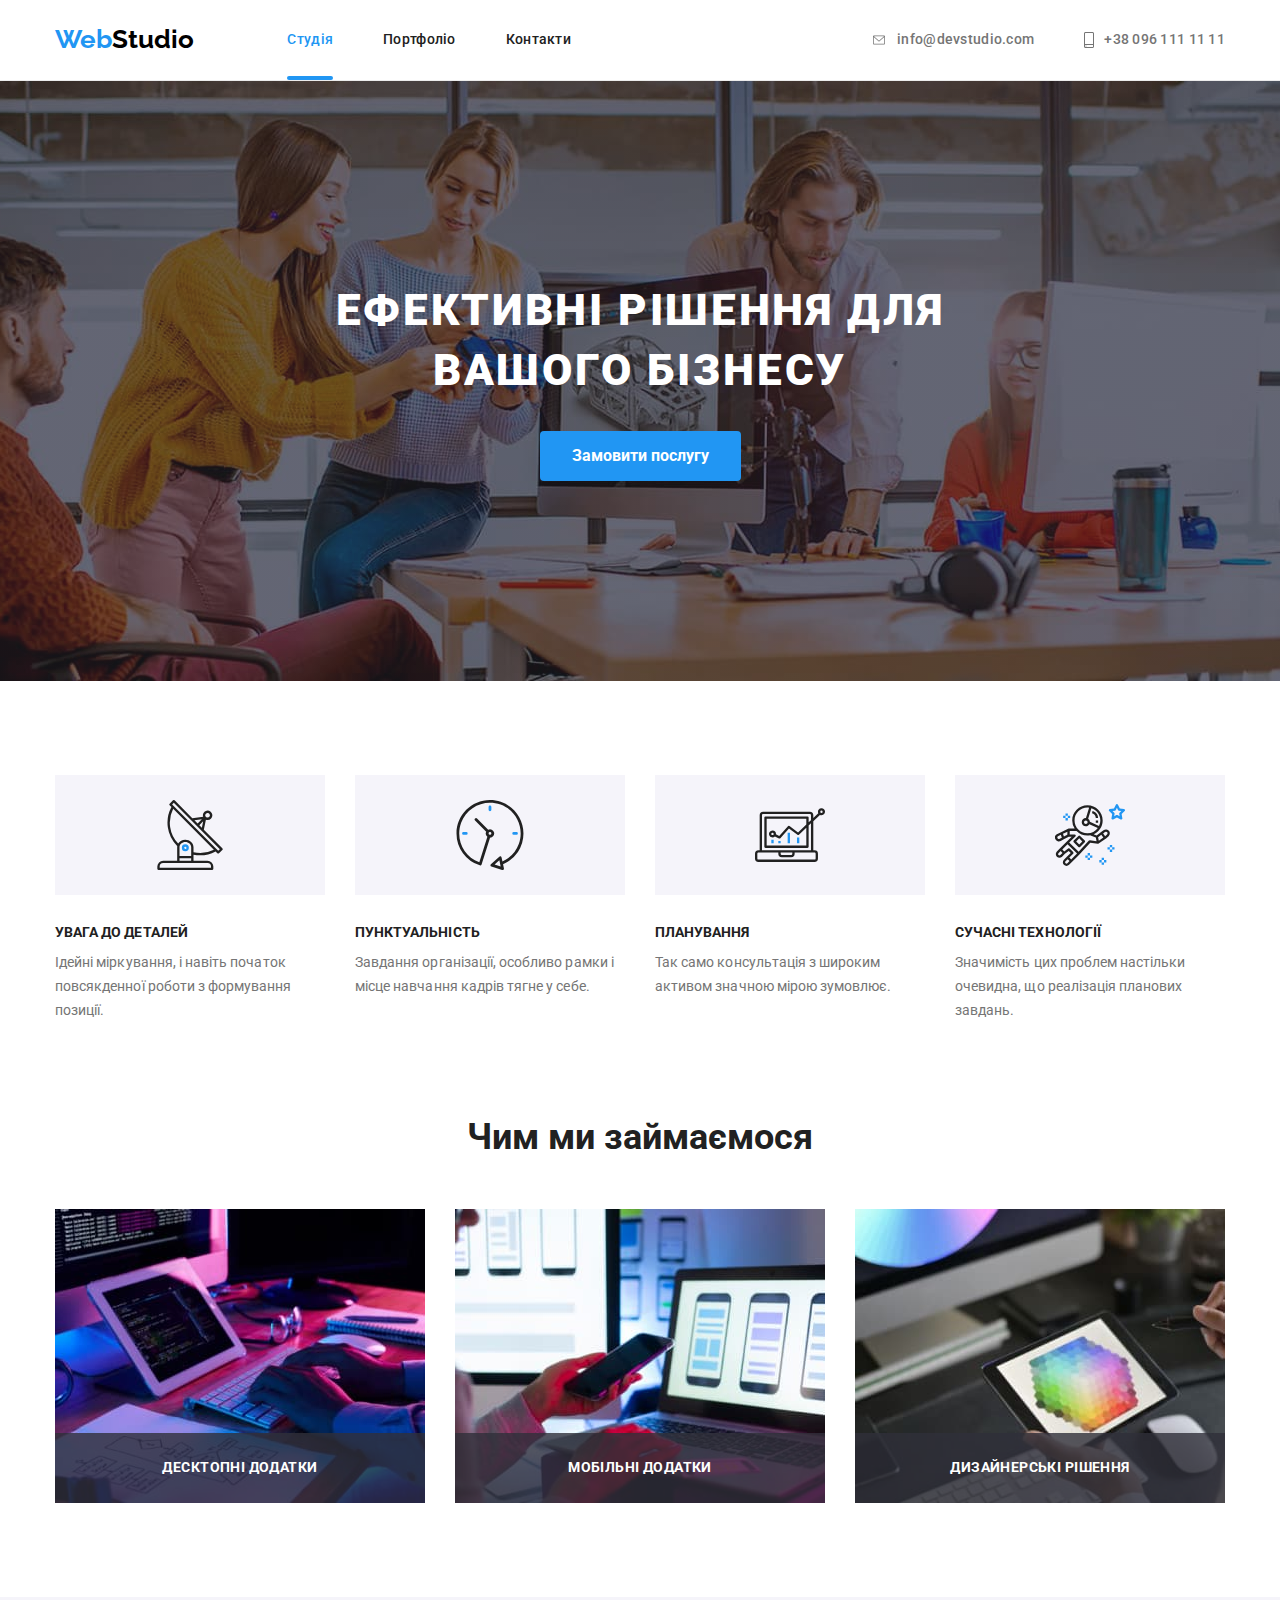
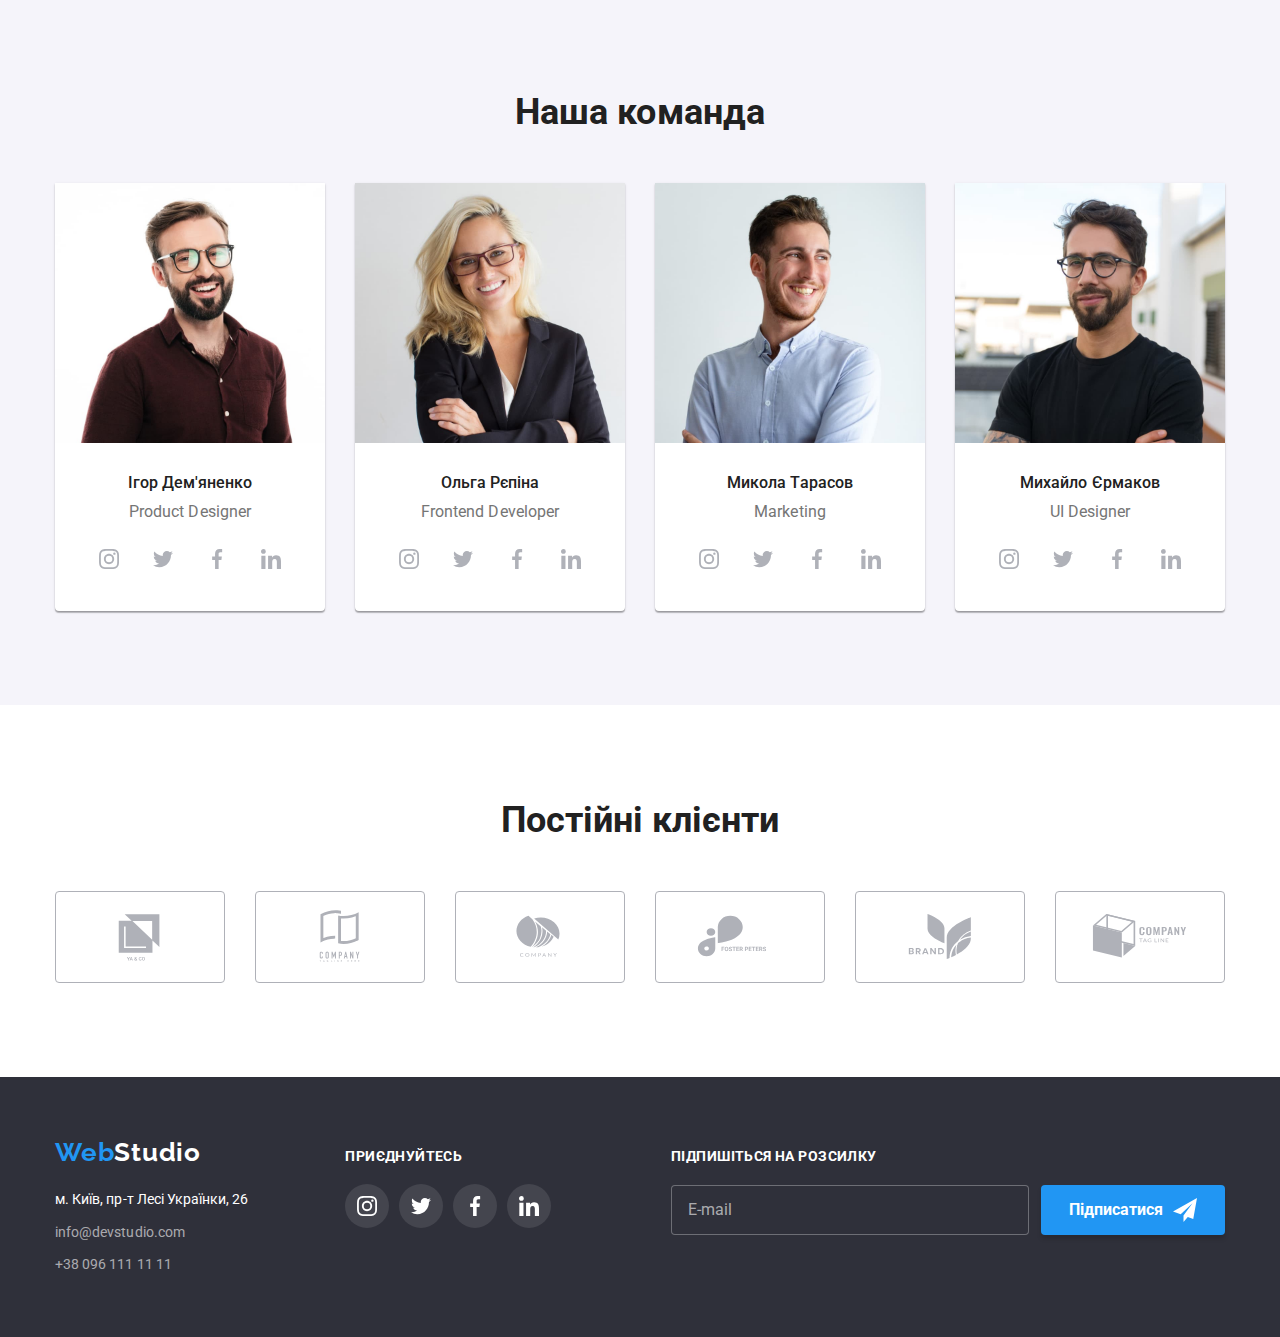
==== index.html @ 8b5e031c "Add files via upload" ====
<!DOCTYPE html>
<html lang="uk">
  <head>
    <title>WebStudio</title>
    <link
      href="https://fonts.googleapis.com/css2?family=Raleway:wght@700&family=Roboto:wght@400;500;700;900&display=swap"
      rel="stylesheet"
    />
    <link
      rel="stylesheet"
      href="https://cdnjs.cloudflare.com/ajax/libs/modern-normalize/1.1.0/modern-normalize.min.css"
    />
    <link rel="stylesheet" href="./css/styles.css" />
    <meta charset="UTF-8" />
    <meta http-equiv="X-UA-Compatible" content="IE=edge" />
    <meta name="viewport" content="width=device-width, initial-scale=1.0" />
  </head>
  <body>
    <header class="header">
      <div class="header__main-nav container vertical">
        <a href="./index.html" class="logo header__logo"
          ><span class="logo__span">Web</span>Studio</a
        >
        <nav class="site-nav">
          <ul class="site-nav__list">
            <li class="site-nav__item">
              <a href="./index.html" class="site-nav__link current">Студія</a>
            </li>
            <li class="site-nav__item">
              <a href="./portfolio.html" class="site-nav__link">Портфоліо</a>
            </li>
            <li class="site-nav__item"><a href="" class="site-nav__link">Контакти</a></li>
          </ul>
        </nav>
        <ul class="list-contact">
          <li class="list-contact__item">
            <a href="mailto:info@devstudio.com" class="list-contact__link">
              <svg class="list-contact__icon" width="16" height="12">
                <use href="./images/icons.svg#icon-envelope-1"></use>
              </svg>
              info@devstudio.com</a
            >
          </li>
          <li class="list-contact__item">
            <a href="tel:+380961111111" class="list-contact__link">
              <svg class="list-contact__icon" width="10" height="16">
                <use href="./images/icons.svg#icon-smartphone-1"></use></svg
              >+38 096 111 11 11</a
            >
          </li>
        </ul>
      </div>
    </header>
    <main>
      <section class="hero section overlay">
        <div class="container vertical">
          <h1 class="hero__title">
            Ефективні рішення для <br />
            вашого бізнесу
          </h1>
          <button type="button" class="hero__btn" data-modal-open>Замовити послугу</button>

          <div class="backdrop is-hidden" data-modal>
            <div class="modal">
              <button class="modal__btn" data-modal-close>
                <svg width="18" height="18">
                  <use href="./images/icons.svg#icon-close-black-18dp-2-1-1"></use>
                </svg>
              </button>

              <p class="modal__text">Залиште свої дані, ми вам передзвонимо</p>
              <form class="form">
                <div class="form__div">
                  <span class="form__text">Ім'я</span>
                  <label class="form__field">
                    <input class="form__input" type="text" name="name" />
                    <svg class="form__icon" width="18" height="18">
                      <use href="./images/icons.svg#icon-person-black"></use>
                    </svg>
                  </label>
                </div>
                <div class="form__div">
                  <span class="form__text">Телефон</span>
                  <label class="form__field">
                    <input class="form__input" type="tel" name="telephone" />
                    <svg class="form__icon" width="18" height="18">
                      <use href="./images/icons.svg#icon-phone-black"></use>
                    </svg>
                  </label>
                </div>
                <div class="form__div">
                  <span class="form__text">Пошта</span>
                  <label class="form__field">
                    <input class="form__input" type="email" name="email" />
                    <svg class="form__icon" width="18" height="18">
                      <use href="./images/icons.svg#icon-email-black"></use>
                    </svg>
                  </label>
                </div>
                <div class="form__div-check">
                  <span class="form__text">Коментар</span>
                  <label class="form__field">
                    <textarea
                      class="form__area"
                      name="comment"
                      placeholder="Введіть текст"
                    ></textarea>
                  </label>
                </div>
                <label class="form__check-area">
                  <input class="form__checkbox visually-hidden" type="checkbox" name="license" />
                  <svg width="16" height="15" class="form__check-svg">
                    <use href="./images/icons.svg#icon-icon-check"></use>
                  </svg>
                  <span class="form__license"
                    >Погоджуюся з розсилкою та приймаю
                    <a href="" class="form__link">Умови договору</a></span
                  >
                </label>

                <button type="submit" class="form__btn">Відправити</button>
              </form>
            </div>
          </div>
        </div>
      </section>

      <section class="section">
        <div class="container">
          <h2 class="visually-hidden">Переваги студії</h2>
          <ul class="feature-list">
            <li class="feature-list__item">
              <div class="feature-list__thumb">
                <svg width="70" height="70">
                  <use href="./images/icons.svg#icon-antenna-1"></use>
                </svg>
              </div>
              <h3 class="feature-list__title">УВАГА ДО ДЕТАЛЕЙ</h3>
              <p class="feature-list__text">
                Ідейні міркування, і навіть початок повсякденної роботи з формування позиції.
              </p>
            </li>

            <li class="feature-list__item">
              <div class="feature-list__thumb">
                <svg width="70" height="70">
                  <use href="./images/icons.svg#icon-clock-1"></use>
                </svg>
              </div>
              <h3 class="feature-list__title">ПУНКТУАЛЬНІСТЬ</h3>
              <p class="feature-list__text">
                Завдання організації, особливо рамки і місце навчання кадрів тягне у себе.
              </p>
            </li>

            <li class="feature-list__item">
              <div class="feature-list__thumb">
                <svg width="70" height="70">
                  <use href="./images/icons.svg#icon-diagram-1"></use>
                </svg>
              </div>
              <h3 class="feature-list__title">ПЛАНУВАННЯ</h3>
              <p class="feature-list__text">
                Так само консультація з широким активом значною мірою зумовлює.
              </p>
            </li>

            <li class="feature-list__item">
              <div class="feature-list__thumb">
                <svg width="70" height="70">
                  <use href="./images/icons.svg#icon-astronaut-1"></use>
                </svg>
              </div>
              <h3 class="feature-list__title">СУЧАСНІ ТЕХНОЛОГІЇ</h3>
              <p class="feature-list__text">
                Значимість цих проблем настільки очевидна, що реалізація планових завдань.
              </p>
            </li>
          </ul>
        </div>
      </section>

      <section class="section section--padding">
        <div class="container">
          <h2 class="section__title">Чим ми займаємося</h2>
          <ul class="activity-list">
            <li class="activity-list__item">
              <div class="activity-list__overlay">
                <img src="./images/1.jpg" alt="процес написання коду" width="370" />
                <div class="activity-list__background">
                  <p class="activity-list__descr">Десктопні додатки</p>
                </div>
              </div>
            </li>
            <li class="activity-list__item">
              <div class="activity-list__overlay">
                <img src="./images/2.jpg" alt="процес створення макету додатку" width="370" />
                <div class="activity-list__background">
                  <p class="activity-list__descr">Мобільні додатки</p>
                </div>
              </div>
            </li>
            <li class="activity-list__item">
              <div class="activity-list__overlay">
                <img src="./images/3.jpg" alt="обрання кольорової гами" width="370" />
                <div class="activity-list__background">
                  <p class="activity-list__descr">Дизайнерські рішення</p>
                </div>
              </div>
            </li>
          </ul>
        </div>
      </section>

      <section class="section section--color">
        <div class="container">
          <h2 class="section__title">Наша команда</h2>
          <ul class="unit-list">
            <li class="unit-list__item">
              <img src="./images/4.jpg" alt="чоловік в окулярах" width="270" />
              <div class="unit-list__position">
                <h3 class="unit-list__name">Ігор Дем'яненко</h3>
                <p class="unit-list__job">Product Designer</p>

                <ul class="social-list">
                  <li class="social-list__item">
                    <a href="" class="social-list__link">
                      <svg width="20" height="20">
                        <use href="./images/icons.svg#icon-instagram-1"></use>
                      </svg>
                    </a>
                  </li>

                  <li class="social-list__item">
                    <a href="" class="social-list__link">
                      <svg width="20" height="20">
                        <use href="./images/icons.svg#icon-twitter-1"></use>
                      </svg>
                    </a>
                  </li>
                  <li class="social-list__item">
                    <a href="" class="social-list__link">
                      <svg width="20" height="20">
                        <use href="./images/icons.svg#icon-facebook-1-1"></use>
                      </svg>
                    </a>
                  </li>
                  <li class="social-list__item">
                    <a href="" class="social-list__link">
                      <svg width="20" height="20">
                        <use href="./images/icons.svg#icon-linkedin-1"></use>
                      </svg>
                    </a>
                  </li>
                </ul>
              </div>
            </li>

            <li class="unit-list__item">
              <img src="./images/5.jpg" alt="жінка в окулярах" width="270" />
              <div class="unit-list__position">
                <h3 class="unit-list__name">Ольга Рєпіна</h3>
                <p class="unit-list__job">Frontend Developer</p>
                <ul class="social-list">
                  <li class="social-list__item">
                    <a href="" class="social-list__link">
                      <svg width="20" height="20">
                        <use href="./images/icons.svg#icon-instagram-1"></use>
                      </svg>
                    </a>
                  </li>

                  <li class="social-list__item">
                    <a href="" class="social-list__link">
                      <svg width="20" height="20">
                        <use href="./images/icons.svg#icon-twitter-1"></use>
                      </svg>
                    </a>
                  </li>
                  <li class="social-list__item">
                    <a href="" class="social-list__link">
                      <svg width="20" height="20">
                        <use href="./images/icons.svg#icon-facebook-1-1"></use>
                      </svg>
                    </a>
                  </li>
                  <li class="social-list__item">
                    <a href="" class="social-list__link">
                      <svg width="20" height="20">
                        <use href="./images/icons.svg#icon-linkedin-1"></use>
                      </svg>
                    </a>
                  </li>
                </ul>
              </div>
            </li>

            <li class="unit-list__item">
              <img src="./images/6.jpg" alt="чоловік посміхається" width="270" />
              <div class="unit-list__position">
                <h3 class="unit-list__name">Микола Тарасов</h3>
                <p class="unit-list__job">Marketing</p>
                <ul class="social-list">
                  <li class="social-list__item">
                    <a href="" class="social-list__link">
                      <svg width="20" height="20">
                        <use href="./images/icons.svg#icon-instagram-1"></use>
                      </svg>
                    </a>
                  </li>

                  <li class="social-list__item">
                    <a href="" class="social-list__link">
                      <svg width="20" height="20">
                        <use href="./images/icons.svg#icon-twitter-1"></use>
                      </svg>
                    </a>
                  </li>
                  <li class="social-list__item">
                    <a href="" class="social-list__link">
                      <svg width="20" height="20">
                        <use href="./images/icons.svg#icon-facebook-1-1"></use>
                      </svg>
                    </a>
                  </li>
                  <li class="social-list__item">
                    <a href="" class="social-list__link">
                      <svg width="20" height="20">
                        <use href="./images/icons.svg#icon-linkedin-1"></use>
                      </svg>
                    </a>
                  </li>
                </ul>
              </div>
            </li>

            <li class="unit-list__item">
              <img src="./images/7.jpg" alt="чоловік зі схрещеними руками" width="270" />
              <div class="unit-list__position">
                <h3 class="unit-list__name">Михайло Єрмаков</h3>
                <p class="unit-list__job">UI Designer</p>

                <ul class="social-list">
                  <li class="social-list__item">
                    <a href="" class="social-list__link">
                      <svg width="20" height="20">
                        <use href="./images/icons.svg#icon-instagram-1"></use>
                      </svg>
                    </a>
                  </li>

                  <li class="social-list__item">
                    <a href="" class="social-list__link">
                      <svg width="20" height="20">
                        <use href="./images/icons.svg#icon-twitter-1"></use>
                      </svg>
                    </a>
                  </li>
                  <li class="social-list__item">
                    <a href="" class="social-list__link">
                      <svg width="20" height="20">
                        <use href="./images/icons.svg#icon-facebook-1-1"></use>
                      </svg>
                    </a>
                  </li>
                  <li class="social-list__item">
                    <a href="" class="social-list__link">
                      <svg width="20" height="20">
                        <use href="./images/icons.svg#icon-linkedin-1"></use>
                      </svg>
                    </a>
                  </li>
                </ul>
              </div>
            </li>
          </ul>
        </div>
      </section>

      <section class="section">
        <div class="container">
          <h2 class="section__title">Постійні клієнти</h2>
          <ul class="clients-list">
            <li class="clients-list__item">
              <a href="" class="clients-list__link">
                <svg width="106" height="60">
                  <use href="./images/icons.svg#icon-Logo"></use>
                </svg>
              </a>
            </li>

            <li class="clients-list__item">
              <a href="" class="clients-list__link">
                <svg width="106" height="60">
                  <use href="./images/icons.svg#icon-Logo-1"></use>
                </svg>
              </a>
            </li>
            <li class="clients-list__item">
              <a href="" class="clients-list__link">
                <svg width="106" height="60">
                  <use href="./images/icons.svg#icon-Logo-2"></use>
                </svg>
              </a>
            </li>
            <li class="clients-list__item">
              <a href="" class="clients-list__link">
                <svg width="106" height="60">
                  <use href="./images/icons.svg#icon-Logo-6"></use>
                </svg>
              </a>
            </li>
            <li class="clients-list__item">
              <a href="" class="clients-list__link">
                <svg class="" width="106" height="60">
                  <use href="./images/icons.svg#icon-Logo-4"></use>
                </svg>
              </a>
            </li>
            <li class="clients-list__item">
              <a href="" class="clients-list__link">
                <svg width="106" height="60">
                  <use href="./images/icons.svg#icon-Logo-5"></use>
                </svg>
              </a>
            </li>
          </ul>
        </div>
      </section>
    </main>

    <footer class="footer">
      <div class="container vertical footer__content">
        <div class="footer__info">
          <a href="./index.html" class="footer-logo footer__logo"
            ><span class="footer-logo__span">Web</span>Studio</a
          >
          <address class="footer-address">
            <span class="footer-address__span">м. Київ, пр-т Лесі Українки, 26</span>
            <ul class="footer-contact_list">
              <li class="footer-contact_item">
                <a href="mailto:info@devstudio.com" class="footer-contact__link"
                  >info@devstudio.com</a
                >
              </li>
              <li class="footer-contact_item">
                <a href="tel:+380961111111" class="footer-contact__link">+38 096 111 11 11</a>
              </li>
            </ul>
          </address>
        </div>

        <div class="footer-network">
          <p class="footer-network__text">Приєднуйтесь</p>
          <ul class="social-list">
            <li class="social-list__item">
              <a href="" class="social-list__link social-list__link--color">
                <svg width="20" height="20">
                  <use href="./images/icons.svg#icon-instagram-1"></use>
                </svg>
              </a>
            </li>

            <li class="social-list__item">
              <a href="" class="social-list__link social-list__link--color">
                <svg width="20" height="20">
                  <use href="./images/icons.svg#icon-twitter-1"></use>
                </svg>
              </a>
            </li>
            <li class="social-list__item">
              <a href="" class="social-list__link social-list__link--color">
                <svg width="20" height="20">
                  <use href="./images/icons.svg#icon-facebook-1-1"></use>
                </svg>
              </a>
            </li>
            <li class="social-list__item">
              <a href="" class="social-list__link social-list__link--color">
                <svg width="20" height="20">
                  <use href="./images/icons.svg#icon-linkedin-1"></use>
                </svg>
              </a>
            </li>
          </ul>
        </div>

        <div>
          <p class="form-sub-title">Підпишіться на розсилку</p>
          <form class="footer-form">
            <input type="email" class="footer-form__input" name="email" placeholder="E-mail" />
            <button type="submit" class="footer-form__btn">
              Підписатися
              <svg class="footer-form__icon" width="24" height="24">
                <use href="./images/icons.svg#icon-icon-send"></use>
              </svg>
            </button>
          </form>
        </div>
      </div>
    </footer>
    <script src="./js/modal.js"></script>
  </body>
</html>
---- css/styles.css ----
:root {
  --primary-text-color: #757575;
  --title-text-color: #212121;
  --primary-background: #ffffff;
  --secondary-background: #2f303a;
  --accent-color: #2196f3;
  --button-background: #f5f4fa;
  --button-active: #188ce8;
  --footer-contact: rgba(255, 255, 255, 0.6);
  --logo: #000000;
  --border-line: #ececec;
  --social-icon: #afb1b8;
  --portfolio-gap: 30px;
  --time-declaration: cubic-bezier(0.4, 0, 0.2, 1);
}

body {
  font-family: Roboto, sans-serif;
  letter-spacing: 0.003em;
}

h1,
h2,
h3,
p,
ul {
  margin: 0;
  padding: 0;
}

img {
  display: block;
  max-width: 100%;
  height: auto;
}

li {
  list-style: none;
}

a {
  text-decoration: none;
}

.visually-hidden {
  position: absolute;
  width: 1px;
  height: 1px;
  margin: -1px;
  border: 0;
  padding: 0;

  white-space: nowrap;
  clip-path: inset(100%);
  clip: rect(0 0 0 0);
  overflow: hidden;
}

.section {
  padding-top: 94px;
  padding-bottom: 94px;
}

.container {
  width: 1200px;
  padding-left: 15px;
  padding-right: 15px;
  margin-left: auto;
  margin-right: auto;
}

.vertical {
  padding-top: 0px;
  padding-bottom: 0px;
}

.header {
  border-bottom: 1px solid var(--border-line);
}

.current {
  position: relative;
}

.current::after {
  content: '';
  position: absolute;
  display: block;
  width: 100%;
  height: 4px;
  border-radius: 2px;
  background: var(--accent-color);
  bottom: 0;
}

/* Стили для index */

.header__logo {
  margin-right: 93px;
  color: var(--logo);
  font-family: Raleway, sans-serif;
  font-weight: 700;
  font-size: 26px;
  line-height: 1.2;
  text-decoration: none;
}

.logo__span {
  color: var(--accent-color);
  font-family: Raleway, sans-serif;
  font-weight: 700;
  font-size: 26px;
  line-height: 1.2;
}

/* Навигация */

.header__main-nav {
  display: flex;
  align-items: center;
}

.site-nav__list {
  display: flex;
}

.site-nav__item:not(:last-child) {
  margin-right: 50px;
}

.site-nav__link {
  display: block;
  padding-top: 32px;
  padding-bottom: 32px;
  color: var(--title-text-color);
  font-weight: 500;
  font-size: 14px;
  line-height: 1.14;
  letter-spacing: 0.02em;
  transition: color 250ms var(--time-declaration);
}

.site-nav__link.current {
  color: var(--accent-color);
}

.site-nav__link:hover,
.site-nav__link:focus {
  color: var(--accent-color);
}

.list-contact {
  display: flex;
  align-items: center;
  margin-left: auto;
}

.list-contact__item + .list-contact__item {
  margin-left: 50px;
}

.list-contact__link {
  display: flex;
  align-items: center;
  padding-top: 32px;
  padding-bottom: 32px;
  color: var(--primary-text-color);
  font-weight: 500;
  font-size: 14px;
  line-height: 1.14;
  letter-spacing: 0.02em;
  fill: var(--primary-text-color);
  transition: color 250ms var(--time-declaration);
}

.list-contact__link:hover,
.list-contact__link:focus {
  color: var(--accent-color);
  fill: var(--accent-color);
}

.list-contact__icon {
  margin-right: 10px;
  transition: fill 250ms var(--time-declaration);
}

/* Герой */

.hero {
  padding-top: 200px;
  padding-bottom: 200px;
  text-align: center;
  background-color: var(--secondary-background);
}

.overlay {
  max-width: 1600px;
  min-height: 600px;
  margin-left: auto;
  margin-right: auto;
  background-image: linear-gradient(to right, rgba(47, 48, 58, 0.4), rgba(47, 48, 58, 0.4)),
    url(../images/background.jpg);
  background-size: cover;
  background-position: center;
  background-repeat: no-repeat;
}

.hero__title {
  color: var(--primary-background);
  font-weight: 900;
  font-size: 44px;
  line-height: 1.36;
  letter-spacing: 0.06em;
  text-transform: uppercase;
  margin-bottom: 30px;
}

.hero__btn {
  cursor: pointer;
  border-style: none;
  padding: 10px 32px;
  border-radius: 4px;
  background-color: var(--accent-color);
  color: var(--primary-background);
  font-family: inherit;
  font-weight: 700;
  font-size: 16px;
  line-height: 1.9;
  transition: background-color 250ms var(--time-declaration),
    box-shadow 250ms var(--time-declaration);
}

.hero__btn:hover,
.hero__btn:focus {
  background-color: var(--button-active);
  box-shadow: 0px 4px 4px rgba(0, 0, 0, 0.15);
}

.backdrop {
  position: fixed;
  top: 0;
  left: 0;
  width: 100%;
  height: 100%;
  background-color: rgba(0, 0, 0, 0.2);
  z-index: 1;
  transition: opacity 250ms var(--time-declaration);
}

.backdrop.is-hidden {
  opacity: 0;
  pointer-events: none;
}

.modal {
  position: absolute;
  padding: 40px;
  min-height: 581px;
  min-width: 528px;
  background-color: var(--primary-background);
  top: 50%;
  left: 50%;
  box-shadow: 0px 1px 3px rgba(0, 0, 0, 0.12), 0px 1px 1px rgba(0, 0, 0, 0.14),
    0px 2px 1px rgba(0, 0, 0, 0.2);
  border-radius: 4px;
  transform: translate(-50%, -50%);
}

.modal__btn {
  position: absolute;
  right: 8px;
  top: 8px;
  display: flex;
  align-items: center;
  cursor: pointer;
  width: 30px;
  height: 30px;
  background-color: var(--primary-background);
  border: 1px solid rgba(0, 0, 0, 0.1);
  border-radius: 50%;
  transition: fill 250ms var(--time-declaration);
}

.modal__btn:focus,
.modal__btn:hover {
  fill: var(--accent-color);
}

.modal__text {
  margin-bottom: 12px;
  color: var(#212121);
  font-weight: 700;
  font-size: 20px;
  line-height: 1.15;
  text-align: center;
  letter-spacing: 0.03em;
}

.form {
  width: 448px;
}
.form__div {
  text-align: left;
  margin-bottom: 10px;
}

.form__div-check {
  text-align: left;
  margin-bottom: 20px;
}

.form__text {
  display: block;
  margin-bottom: 4px;
  color: var(--primary-text-color);
  font-weight: 400;
  font-size: 12px;
  line-height: 1.17;
  letter-spacing: 0.01em;
}

.form__field {
  position: relative;
  display: flex;
  flex-direction: column;
}

.form__icon {
  position: absolute;
  display: inline-block;
  top: 50%;
  left: 12px;
  transform: translateY(-50%);
  transition: fill 250ms var(--time-declaration);
}

.form__input {
  width: 100%;
  height: 40px;
  padding: 12px 42px;
  border: 1px solid rgba(33, 33, 33, 0.2);
  border-radius: 4px;
  transition: border 250ms var(--time-declaration);
  color: var(#212121);
  font-weight: 400;
  font-size: 15px;
  line-height: 1.17;
  letter-spacing: 0.01em;
}

.form__input:focus,
.form__area:focus {
  outline: none;
  border: 1px solid var(--accent-color);
}

.form__input:focus + .footer-form__icon {
  fill: var(--accent-color);
}

.form__area {
  resize: none;
  padding: 12px 16px;
  width: 100%;
  height: 120px;
  border: 1px solid rgba(33, 33, 33, 0.2);
  border-radius: 4px;
  transition: border 250ms var(--time-declaration);
  color: var(#212121);
  font-weight: 400;
  font-size: 12px;
  line-height: 1.17;
  letter-spacing: 0.01em;
}

.form__area::placeholder {
  color: rgba(117, 117, 117, 0.5);
  font-weight: 400;
  font-size: 12px;
  line-height: 1.17;
  letter-spacing: 0.01em;
}

.form__check-area {
  display: flex;
  justify-content: center;
  align-items: center;
  margin-bottom: 30px;
}

.form__checkbox {
  width: 1px;
  height: 1px;
  margin: -1px;
  border: 0;
  padding: 0;
  clip: rect(0 0 0 0);
  overflow: hidden;
}

.form__checkbox + .form__check-svg {
  border: 2px solid #000000;
  border-radius: 2px;
  margin-right: 8px;
  transition: border 250ms var(--time-declaration), background-color 250ms var(--time-declaration),
    fill 250ms var(--time-declaration);
}

.form__checkbox:checked + .form__check-svg {
  fill: var(--primary-background);
  background-color: var(--accent-color);
  border: none;
}

.form__checkbox:focus + .form__check-svg {
  border: 2px solid var(--accent-color);
}

.form__checkbox:focus:checked + .form__check-svg {
  border: none;
}

.form__license {
  color: var(--primary-text-color);
  font-weight: 400;
  font-size: 14px;
  line-height: 1.71;
  letter-spacing: 0.03em;
}

.form__link {
  color: var(--accent-color);
  font-weight: 400;
  font-size: 14px;
  line-height: 1.71;
  letter-spacing: 0.03em;
}

.form__btn {
  cursor: pointer;
  border-style: none;
  padding: 10px 52px;
  border-radius: 4px;
  box-shadow: 0px 4px 4px rgba(0, 0, 0, 0.15);
  background-color: var(--accent-color);
  color: var(--primary-background);
  font-family: inherit;
  font-weight: 700;
  font-size: 16px;
  line-height: 1.875;
  letter-spacing: 0.06em;
  transition: box-shadow 250ms var(--time-declaration),
    background-color 250ms var(--time-declaration);
}

.form__btn:focus,
.form__btn:hover {
  background-color: var(--button-active);
  box-shadow: 0px 4px 4px rgba(0, 0, 0, 0.15);
}

/* Особенности */

.section--padding {
  padding-top: 0;
}

.feature-list {
  display: flex;
}

.feature-list__item {
  width: 270px;
}

.feature-list__item:not(:last-child) {
  margin-right: 30px;
}

.feature-list__thumb {
  display: flex;
  justify-content: center;
  align-items: center;
  height: 120px;
  margin-bottom: 30px;
  background-color: var(--button-background);
}

.feature-list__title {
  color: var(--title-text-color);
  font-weight: 700;
  font-size: 14px;
  line-height: 1.14;
  margin-bottom: 10px;
}

.feature-list__text {
  color: var(--primary-text-color);
  font-size: 14px;
  line-height: 1.7;
}

.activity-list {
  display: flex;
}

.activity-list__item:not(:last-child) {
  margin-right: 30px;
}

.activity-list__descr {
  color: var(--primary-background);
  font-weight: 700;
  font-size: 14px;
  line-height: 1.1;
  letter-spacing: 0.03em;
  text-transform: uppercase;
}

.activity-list__overlay {
  position: relative;
}

.activity-list__background {
  position: absolute;
  width: 100%;
  height: 70px;
  display: flex;
  align-items: center;
  justify-content: center;
  bottom: 0;
  left: 0;

  background-color: rgba(47, 48, 58, 0.8);
}

/* Команда */

.section--color {
  background-color: var(--button-background);
}

.section__title {
  color: var(--title-text-color);
  font-weight: 700;
  font-size: 36px;
  line-height: 1.17;
  text-align: center;
  margin-bottom: 50px;
}

.unit-list {
  display: flex;
}

.unit-list__position {
  padding-top: 30px;
  padding-bottom: 30px;
}

.unit-list__item {
  background-color: var(--primary-background);
  border-radius: 0px 0px 4px 4px;
  box-shadow: 0px 1px 3px rgba(0, 0, 0, 0.12), 0px 1px 1px rgba(0, 0, 0, 0.14),
    0px 2px 1px rgba(0, 0, 0, 0.2);
}

.unit-list__item:not(:last-child) {
  margin-right: 30px;
}

.unit-list__name {
  margin-bottom: 10px;
  color: var(--title-text-color);
  font-weight: 500;
  font-size: 16px;
  line-height: 1.19;
  text-align: center;
}

.unit-list__job {
  margin-bottom: 16px;
  color: var(--primary-text-color);
  font-size: 16px;
  line-height: 1.19;
  text-align: center;
}

.social-list {
  display: flex;
  justify-content: center;
}

.social-list__link {
  display: flex;
  justify-content: center;
  align-items: center;
  width: 44px;
  height: 44px;
  border-radius: 50%;
  fill: var(--social-icon);
  transition: background-color 250ms var(--time-declaration), fill 250ms var(--time-declaration);
}

.social-list__link:hover,
.social-list__link:focus {
  background-color: var(--accent-color);
  fill: var(--primary-background);
}

.social-list__item:not(:last-child) {
  margin-right: 10px;
}

/* Клиенты */

.clients-list {
  display: flex;
}

.clients-list__item:not(:last-child) {
  margin-right: 30px;
}

.clients-list__link {
  display: flex;
  justify-content: center;
  align-items: center;
  width: 170px;
  height: 92px;
  color: var(--social-icon);
  border: 1px solid currentColor;
  border-radius: 4px;
  fill: currentColor;
  transition: color 250ms var(--time-declaration), border 250ms var(--time-declaration),
    fill 250ms var(--time-declaration);
}

.clients-list__link:hover,
.clients-list__link:focus {
  color: var(--accent-color);
  border: 1px solid currentColor;
  fill: currentColor;
}
/* Подвал */

.footer {
  padding-top: 60px;
  padding-bottom: 60px;
  background-color: var(--secondary-background);
}

.footer__content {
  display: flex;
  align-items: baseline;
  justify-content: space-between;
}

.footer__logo {
  display: inline-block;
  margin-bottom: 20px;
  color: var(--primary-background);
  font-family: Raleway, sans-serif;
  font-weight: 700;
  font-size: 26px;
  line-height: 1.19;
  letter-spacing: 0.03em;
  text-decoration: none;
}

.footer-logo__span {
  color: var(--accent-color);
  font-family: Raleway, sans-serif;
  font-weight: 700;
  font-size: 26px;
  line-height: 1.19;
}

.footer-address__span {
  display: inline-block;
  margin-bottom: 9px;
  color: var(--primary-background);
  font-size: 14px;
  font-style: normal;
  line-height: 1.7;
}

.footer__info {
  margin-right: 70px;
}

.footer-contact_list {
  display: flex;
  flex-direction: column;
}

.footer-contact_item:not(:last-child) {
  margin-bottom: 9px;
}

.footer-contact__link {
  color: var(--footer-contact);
  font-size: 14px;
  font-style: normal;
  line-height: 1.7;
  transition: color 250ms var(--time-declaration);
}

.footer-contact__link:hover,
.footer-contact__link:focus {
  color: var(--accent-color);
}

.footer-network__text {
  margin-bottom: 20px;
  color: var(--primary-background);
  font-weight: 700;
  font-size: 14px;
  line-height: 1.1;
  letter-spacing: 0.03em;
  text-transform: uppercase;
}

.footer__contact {
  display: flex;
  align-items: baseline;
  justify-content: space-between;
}

.footer-network {
  margin-right: 93px;
}

.social-list__link--color {
  fill: var(--primary-background);
  background-color: rgba(255, 255, 255, 0.1);
  transition: fill 250ms var(--time-declaration), background-color 250ms var(--time-declaration);
}

.footer-form {
  display: flex;
}

.form-sub-title {
  margin-bottom: 20px;
  color: var(--primary-background);
  font-weight: 700;
  font-size: 14px;
  line-height: 1.14;
  letter-spacing: 0.03em;
  text-transform: uppercase;
}

.footer-form__input {
  margin-right: 12px;
  padding: 15px 16px;
  width: 358px;
  height: 50px;
  background-color: var(--secondary-background);
  border: 1px solid rgba(255, 255, 255, 0.3);
  border-radius: 4px;
  color: rgba(255, 255, 255, 0.6);
  font-weight: 400;
  font-size: 16px;
  line-height: 1.25;
}

.footer-form__input::placeholder {
  color: rgba(255, 255, 255, 0.6);
  font-weight: 400;
  font-size: 16px;
  line-height: 1.25;
}

.footer-form__btn {
  display: flex;
  align-items: center;
  justify-content: center;
  cursor: pointer;
  font-family: inherit;
  border-style: none;
  padding: 10px 28px 10px 28px;
  border-radius: 4px;
  font-weight: 700;
  font-size: 16px;
  line-height: 1.9;
  text-align: center;
  color: var(--primary-background);
  background-color: var(--accent-color);
  box-shadow: 0px 4px 4px rgba(0, 0, 0, 0.15);
}

.footer-form__icon {
  margin-left: 10px;
}

.footer-form__input:focus {
  outline: none;
}

/* Стили для портфолио */

.filter-list {
  display: flex;
  justify-content: center;
  margin-bottom: 50px;
}

.filter-list__item:not(:last-child) {
  margin-right: 9px;
}

.filter-list__btn {
  cursor: pointer;
  border-style: none;
  padding: 6px 22px;
  border-radius: 4px;
  background-color: var(--button-background);
  color: var(--title-text-color);
  font-family: inherit;
  font-weight: 500;
  font-size: 16px;
  line-height: 1.6;
  text-align: center;
  transition: color 250ms var(--time-declaration), background-color 250ms var(--time-declaration),
    box-shadow 250ms var(--time-declaration);
}

.filter-list__btn:hover,
.filter-list__btn:focus {
  background-color: var(--accent-color);
  color: var(--primary-background);
  box-shadow: 0px 4px 4px rgba(0, 0, 0, 0.25);
}

.gallery {
  display: flex;
  flex-wrap: wrap;
  margin-top: calc(-1 * var(--portfolio-gap));
  margin-left: calc(-1 * var(--portfolio-gap));
}

.gallery > .gallery__item {
  flex-basis: calc(100% / 3 - var(--portfolio-gap));
  margin-top: var(--portfolio-gap);
  margin-left: var(--portfolio-gap);
}

.gallery__content {
  padding: 20px 24px;
  border-bottom: 1px solid var(--border-line);
  border-right: 1px solid var(--border-line);
  border-left: 1px solid var(--border-line);
}

.gallery__project {
  margin-bottom: 4px;
  color: var(--title-text-color);
  font-weight: 700;
  font-size: 18px;
  line-height: 2;
  letter-spacing: 0.06em;
}

.gallery__area {
  color: var(--primary-text-color);
  font-size: 16px;
  line-height: 1.9;
}

.gallery__box {
  position: relative;
  overflow: hidden;
}

.gallery__overlay {
  position: absolute;
  top: 0;
  left: 0;
  width: 100%;
  height: 100%;
  background-color: rgba(33, 150, 243, 0.9);
  transform: translateY(100%);
  transition: transform 250ms var(--time-declaration), opacity 250ms var(--time-declaration);
  opacity: 0;
}

.gallery__link:hover .gallery__overlay,
.gallery__link:focus .gallery__overlay {
  opacity: 1;
  transform: translateY(0);
}

.gallery__descr {
  position: absolute;
  top: 50%;
  left: 50%;
  transform: translate(-50%, -50%);
}

.gallery__text {
  display: inline-block;
  width: 322px;
  height: 168px;
  color: var(--primary-background);
  font-size: 18px;
  line-height: 1.6;
  letter-spacing: 0.03em;
}

.gallery__link {
  transition: box-shadow 250ms var(--time-declaration);
}

.gallery__link:hover,
.gallery__link:focus {
  display: inline-block;
  box-shadow: 0px 4px 4px rgba(0, 0, 0, 0.25);
}
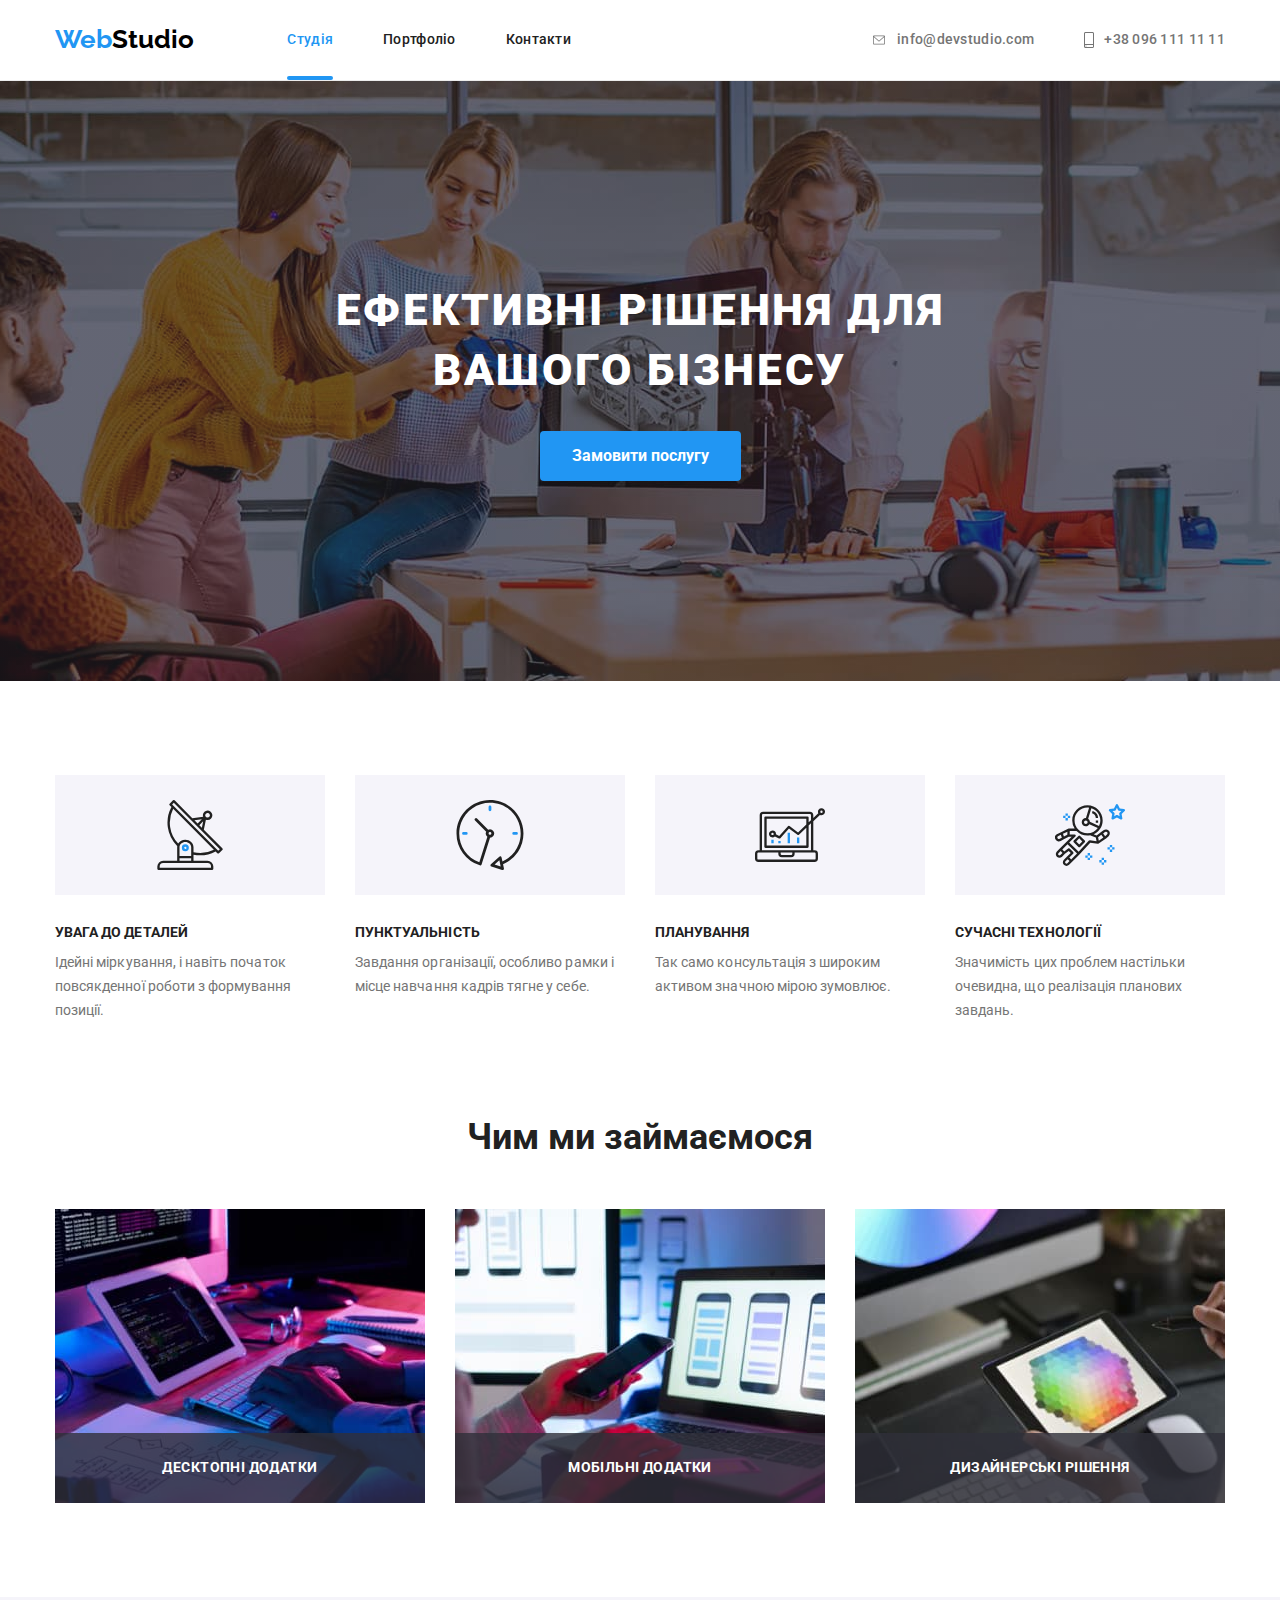
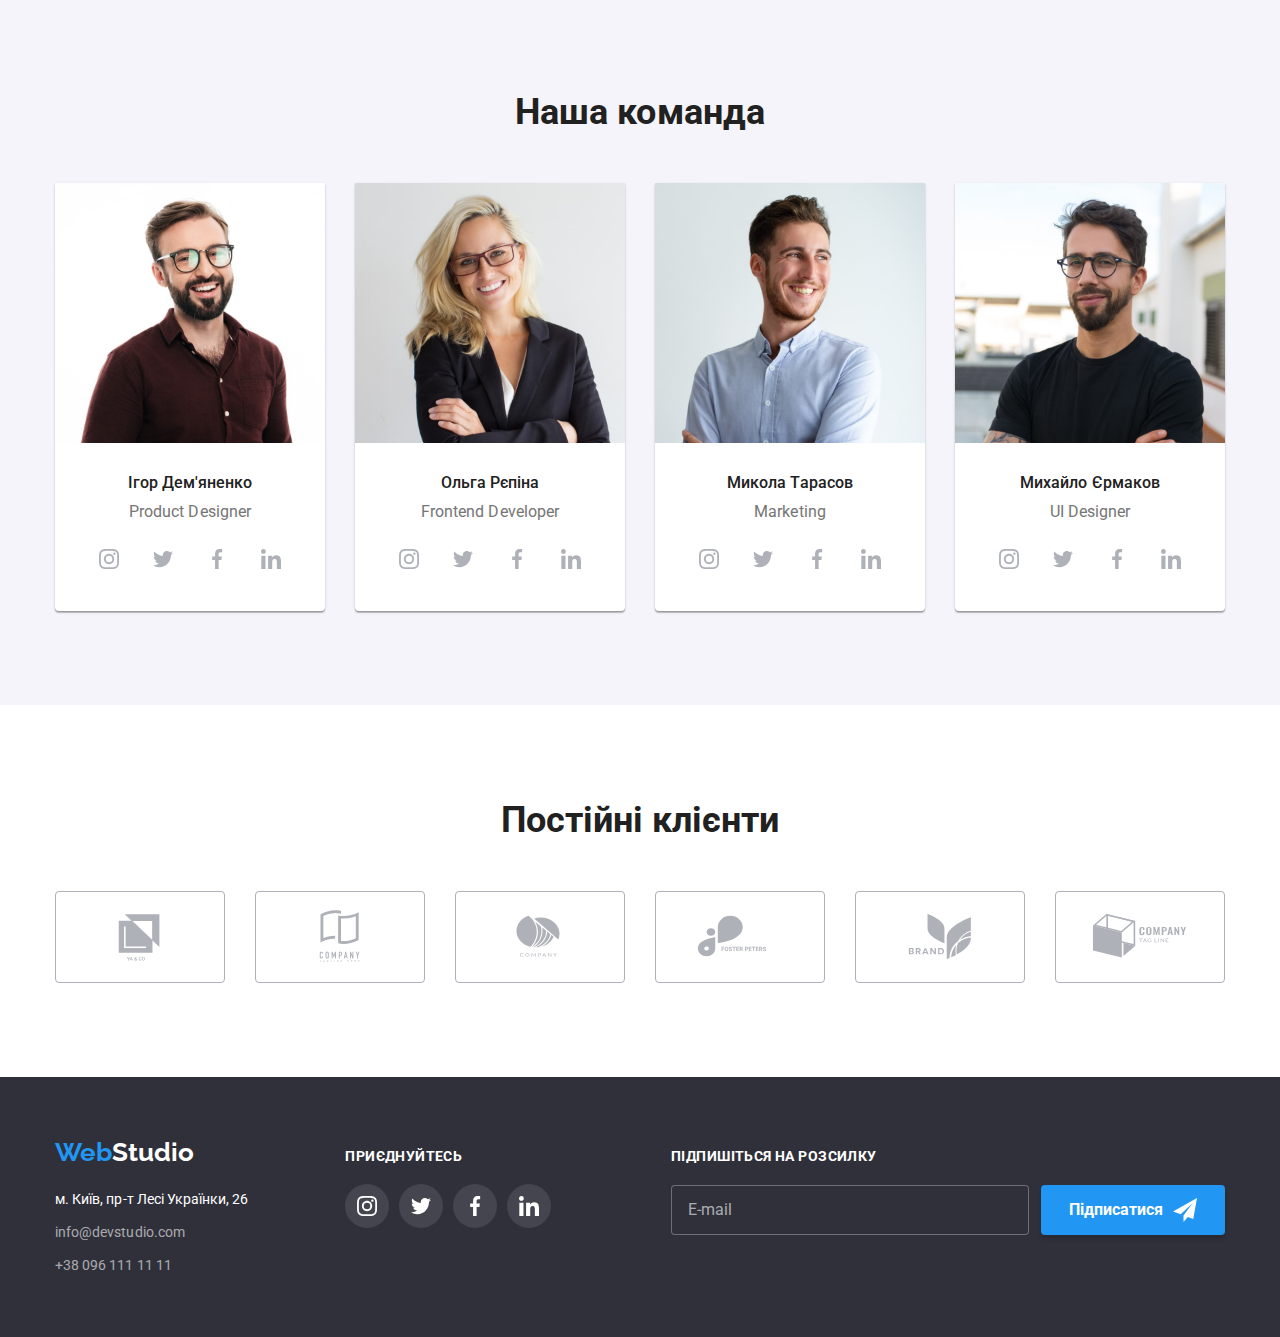
==== commit 69418ceb: "Add files via upload" ====
--- a/index.html
+++ b/index.html
@@ -10,7 +10,7 @@
       rel="stylesheet"
       href="https://cdnjs.cloudflare.com/ajax/libs/modern-normalize/1.1.0/modern-normalize.min.css"
     />
-    <link rel="stylesheet" href="./css/styles.css" />
+    <link rel="stylesheet" href="./css/main.min.css" />
     <meta charset="UTF-8" />
     <meta http-equiv="X-UA-Compatible" content="IE=edge" />
     <meta name="viewport" content="width=device-width, initial-scale=1.0" />
@@ -19,7 +19,7 @@
     <header class="header">
       <div class="header__main-nav container vertical">
         <a href="./index.html" class="logo header__logo"
-          ><span class="logo__span">Web</span>Studio</a
+          ><span class="header__span">Web</span>Studio</a
         >
         <nav class="site-nav">
           <ul class="site-nav__list">
@@ -29,7 +29,9 @@
             <li class="site-nav__item">
               <a href="./portfolio.html" class="site-nav__link">Портфоліо</a>
             </li>
-            <li class="site-nav__item"><a href="" class="site-nav__link">Контакти</a></li>
+            <li class="site-nav__item">
+              <a href="" class="site-nav__link">Контакти</a>
+            </li>
           </ul>
         </nav>
         <ul class="list-contact">
@@ -52,19 +54,23 @@
       </div>
     </header>
     <main>
-      <section class="hero section overlay">
+      <section class="hero overlay">
         <div class="container vertical">
           <h1 class="hero__title">
             Ефективні рішення для <br />
             вашого бізнесу
           </h1>
-          <button type="button" class="hero__btn" data-modal-open>Замовити послугу</button>
+          <button type="button" class="hero__btn" data-modal-open>
+            Замовити послугу
+          </button>
 
           <div class="backdrop is-hidden" data-modal>
             <div class="modal">
               <button class="modal__btn" data-modal-close>
                 <svg width="18" height="18">
-                  <use href="./images/icons.svg#icon-close-black-18dp-2-1-1"></use>
+                  <use
+                    href="./images/icons.svg#icon-close-black-18dp-2-1-1"
+                  ></use>
                 </svg>
               </button>
 
@@ -108,7 +114,11 @@
                   </label>
                 </div>
                 <label class="form__check-area">
-                  <input class="form__checkbox visually-hidden" type="checkbox" name="license" />
+                  <input
+                    class="form__checkbox visually-hidden"
+                    type="checkbox"
+                    name="license"
+                  />
                   <svg width="16" height="15" class="form__check-svg">
                     <use href="./images/icons.svg#icon-icon-check"></use>
                   </svg>
@@ -137,7 +147,8 @@
               </div>
               <h3 class="feature-list__title">УВАГА ДО ДЕТАЛЕЙ</h3>
               <p class="feature-list__text">
-                Ідейні міркування, і навіть початок повсякденної роботи з формування позиції.
+                Ідейні міркування, і навіть початок повсякденної роботи з
+                формування позиції.
               </p>
             </li>
 
@@ -149,7 +160,8 @@
               </div>
               <h3 class="feature-list__title">ПУНКТУАЛЬНІСТЬ</h3>
               <p class="feature-list__text">
-                Завдання організації, особливо рамки і місце навчання кадрів тягне у себе.
+                Завдання організації, особливо рамки і місце навчання кадрів
+                тягне у себе.
               </p>
             </li>
 
@@ -173,7 +185,8 @@
               </div>
               <h3 class="feature-list__title">СУЧАСНІ ТЕХНОЛОГІЇ</h3>
               <p class="feature-list__text">
-                Значимість цих проблем настільки очевидна, що реалізація планових завдань.
+                Значимість цих проблем настільки очевидна, що реалізація
+                планових завдань.
               </p>
             </li>
           </ul>
@@ -186,7 +199,11 @@
           <ul class="activity-list">
             <li class="activity-list__item">
               <div class="activity-list__overlay">
-                <img src="./images/1.jpg" alt="процес написання коду" width="370" />
+                <img
+                  src="./images/1.jpg"
+                  alt="процес написання коду"
+                  width="370"
+                />
                 <div class="activity-list__background">
                   <p class="activity-list__descr">Десктопні додатки</p>
                 </div>
@@ -194,7 +211,11 @@
             </li>
             <li class="activity-list__item">
               <div class="activity-list__overlay">
-                <img src="./images/2.jpg" alt="процес створення макету додатку" width="370" />
+                <img
+                  src="./images/2.jpg"
+                  alt="процес створення макету додатку"
+                  width="370"
+                />
                 <div class="activity-list__background">
                   <p class="activity-list__descr">Мобільні додатки</p>
                 </div>
@@ -202,7 +223,11 @@
             </li>
             <li class="activity-list__item">
               <div class="activity-list__overlay">
-                <img src="./images/3.jpg" alt="обрання кольорової гами" width="370" />
+                <img
+                  src="./images/3.jpg"
+                  alt="обрання кольорової гами"
+                  width="370"
+                />
                 <div class="activity-list__background">
                   <p class="activity-list__descr">Дизайнерські рішення</p>
                 </div>
@@ -296,7 +321,11 @@
             </li>
 
             <li class="unit-list__item">
-              <img src="./images/6.jpg" alt="чоловік посміхається" width="270" />
+              <img
+                src="./images/6.jpg"
+                alt="чоловік посміхається"
+                width="270"
+              />
               <div class="unit-list__position">
                 <h3 class="unit-list__name">Микола Тарасов</h3>
                 <p class="unit-list__job">Marketing</p>
@@ -335,7 +364,11 @@
             </li>
 
             <li class="unit-list__item">
-              <img src="./images/7.jpg" alt="чоловік зі схрещеними руками" width="270" />
+              <img
+                src="./images/7.jpg"
+                alt="чоловік зі схрещеними руками"
+                width="270"
+              />
               <div class="unit-list__position">
                 <h3 class="unit-list__name">Михайло Єрмаков</h3>
                 <p class="unit-list__job">UI Designer</p>
@@ -432,11 +465,13 @@
     <footer class="footer">
       <div class="container vertical footer__content">
         <div class="footer__info">
-          <a href="./index.html" class="footer-logo footer__logo"
-            ><span class="footer-logo__span">Web</span>Studio</a
+          <a href="./index.html" class="logo footer__logo"
+            ><span class="footer__span">Web</span>Studio</a
           >
           <address class="footer-address">
-            <span class="footer-address__span">м. Київ, пр-т Лесі Українки, 26</span>
+            <span class="footer-address__span"
+              >м. Київ, пр-т Лесі Українки, 26</span
+            >
             <ul class="footer-contact_list">
               <li class="footer-contact_item">
                 <a href="mailto:info@devstudio.com" class="footer-contact__link"
@@ -444,7 +479,9 @@
                 >
               </li>
               <li class="footer-contact_item">
-                <a href="tel:+380961111111" class="footer-contact__link">+38 096 111 11 11</a>
+                <a href="tel:+380961111111" class="footer-contact__link"
+                  >+38 096 111 11 11</a
+                >
               </li>
             </ul>
           </address>
@@ -488,7 +525,12 @@
         <div>
           <p class="form-sub-title">Підпишіться на розсилку</p>
           <form class="footer-form">
-            <input type="email" class="footer-form__input" name="email" placeholder="E-mail" />
+            <input
+              type="email"
+              class="footer-form__input"
+              name="email"
+              placeholder="E-mail"
+            />
             <button type="submit" class="footer-form__btn">
               Підписатися
               <svg class="footer-form__icon" width="24" height="24">
--- a/css/main.min.css
+++ b/css/main.min.css
@@ -0,0 +1 @@
+:root{--primary-text-color: #757575;--title-text-color: #212121;--primary-background: #ffffff;--secondary-background: #2f303a;--accent-color: #2196f3;--button-background: #f5f4fa;--button-active: #188ce8;--footer-contact: rgba(255, 255, 255, 0.6);--logo: #000000;--border-line: #ececec;--social-icon: #afb1b8;--portfolio-gap: 30px;--time-declaration: cubic-bezier(0.4, 0, 0.2, 1)}.visually-hidden{position:absolute;width:1px;height:1px;margin:-1px;border:0;padding:0;white-space:nowrap;-webkit-clip-path:inset(100%);clip-path:inset(100%);clip:rect(0 0 0 0);overflow:hidden}body{font-family:Roboto,sans-serif;letter-spacing:.003em}h1,h2,h3,p,ul{margin:0;padding:0}img{display:block;max-width:100%;height:auto}li{list-style:none}a{text-decoration:none}.section{padding-top:94px;padding-bottom:94px}.section--color{background-color:var(--button-background)}.section--padding{padding-top:0}.section__title{color:var(--title-text-color);font-weight:700;font-size:36px;line-height:1.17;text-align:center;margin-bottom:50px}.container{width:1200px;padding-left:15px;padding-right:15px;margin-left:auto;margin-right:auto}.vertical{padding-top:0px;padding-bottom:0px}.logo{font-family:"Raleway";font-style:normal;font-weight:700;font-size:26px;line-height:1.2;text-decoration:none}.header{border-bottom:1px solid var(--border-line)}.current{position:relative}.current::after{content:"";position:absolute;display:block;width:100%;height:4px;border-radius:2px;background:var(--accent-color);bottom:0}.header__logo{color:var(--logo);margin-right:93px}.header__span{color:var(--accent-color)}.header__main-nav{display:-webkit-box;display:-ms-flexbox;display:flex;-webkit-box-align:center;-ms-flex-align:center;align-items:center}.list-contact{display:-webkit-box;display:-ms-flexbox;display:flex;-webkit-box-align:center;-ms-flex-align:center;align-items:center;margin-left:auto}.list-contact__item+.list-contact__item{margin-left:50px}.list-contact__link{display:-webkit-box;display:-ms-flexbox;display:flex;-webkit-box-align:center;-ms-flex-align:center;align-items:center;padding-top:32px;padding-bottom:32px;color:var(--primary-text-color);font-weight:500;font-size:14px;line-height:1.14;letter-spacing:.02em;fill:var(--primary-text-color);-webkit-transition:color 250ms var(--time-declaration);transition:color 250ms var(--time-declaration)}.list-contact__link:hover,.list-contact__link:focus{color:var(--accent-color);fill:var(--accent-color)}.list-contact__icon{margin-right:10px;-webkit-transition:fill 250ms var(--time-declaration);transition:fill 250ms var(--time-declaration)}.site-nav__list{display:-webkit-box;display:-ms-flexbox;display:flex}.site-nav__item:not(:last-child){margin-right:50px}.site-nav__link{display:block;padding-top:32px;padding-bottom:32px;color:var(--title-text-color);font-weight:500;font-size:14px;line-height:1.14;letter-spacing:.02em;-webkit-transition:color 250ms var(--time-declaration);transition:color 250ms var(--time-declaration)}.site-nav__link:hover,.site-nav__link:focus{color:var(--accent-color)}.site-nav__link.current{color:var(--accent-color)}.hero{padding-top:200px;padding-bottom:200px;text-align:center;background-color:var(--secondary-background)}.overlay{max-width:1600px;min-height:600px;margin-left:auto;margin-right:auto;background-image:-webkit-gradient(linear, left top, right top, from(rgba(47, 48, 58, 0.4)), to(rgba(47, 48, 58, 0.4))),url(../images/background.jpg);background-image:linear-gradient(to right, rgba(47, 48, 58, 0.4), rgba(47, 48, 58, 0.4)),url(../images/background.jpg);background-size:cover;background-position:center;background-repeat:no-repeat}.hero__title{color:var(--primary-background);font-weight:900;font-size:44px;line-height:1.36;letter-spacing:.06em;text-transform:uppercase;margin-bottom:30px}.hero__btn{cursor:pointer;border-style:none;padding:10px 32px;border-radius:4px;background-color:var(--accent-color);color:var(--primary-background);font-family:inherit;font-weight:700;font-size:16px;line-height:1.9;-webkit-transition:background-color 250ms var(--time-declaration),-webkit-box-shadow 250ms var(--time-declaration);transition:background-color 250ms var(--time-declaration),-webkit-box-shadow 250ms var(--time-declaration);transition:background-color 250ms var(--time-declaration),box-shadow 250ms var(--time-declaration);transition:background-color 250ms var(--time-declaration),box-shadow 250ms var(--time-declaration),-webkit-box-shadow 250ms var(--time-declaration)}.hero__btn:hover,.hero__btn:focus{background-color:var(--button-active);-webkit-box-shadow:0px 4px 4px rgba(0,0,0,.15);box-shadow:0px 4px 4px rgba(0,0,0,.15)}.backdrop{position:fixed;top:0;left:0;width:100%;height:100%;background-color:rgba(0,0,0,.2);z-index:1;-webkit-transition:opacity 250ms var(--time-declaration);transition:opacity 250ms var(--time-declaration)}.backdrop.is-hidden{opacity:0;pointer-events:none}.modal{position:absolute;padding:40px;min-height:581px;min-width:528px;background-color:var(--primary-background);top:50%;left:50%;-webkit-box-shadow:0px 1px 3px rgba(0,0,0,.12),0px 1px 1px rgba(0,0,0,.14),0px 2px 1px rgba(0,0,0,.2);box-shadow:0px 1px 3px rgba(0,0,0,.12),0px 1px 1px rgba(0,0,0,.14),0px 2px 1px rgba(0,0,0,.2);border-radius:4px;-webkit-transform:translate(-50%, -50%);transform:translate(-50%, -50%)}.modal__btn{position:absolute;right:8px;top:8px;display:-webkit-box;display:-ms-flexbox;display:flex;-webkit-box-align:center;-ms-flex-align:center;align-items:center;cursor:pointer;width:30px;height:30px;background-color:var(--primary-background);border:1px solid rgba(0,0,0,.1);border-radius:50%;-webkit-transition:fill 250ms var(--time-declaration);transition:fill 250ms var(--time-declaration)}.modal__btn:focus,.modal__btn:hover{fill:var(--accent-color)}.modal__text{margin-bottom:12px;color:var(#212121);font-weight:700;font-size:20px;line-height:1.15;text-align:center;letter-spacing:.03em}.form{width:448px}.form__div{text-align:left;margin-bottom:10px}.form__div-check{text-align:left;margin-bottom:20px}.form__text{display:block;margin-bottom:4px;color:var(--primary-text-color);font-weight:400;font-size:12px;line-height:1.17;letter-spacing:.01em}.form__field{position:relative;display:-webkit-box;display:-ms-flexbox;display:flex;-webkit-box-orient:vertical;-webkit-box-direction:normal;-ms-flex-direction:column;flex-direction:column}.form__icon{position:absolute;display:inline-block;top:50%;left:12px;-webkit-transform:translateY(-50%);transform:translateY(-50%);-webkit-transition:fill 250ms var(--time-declaration);transition:fill 250ms var(--time-declaration)}.form__input{width:100%;height:40px;padding:12px 42px;border:1px solid rgba(33,33,33,.2);border-radius:4px;-webkit-transition:border 250ms var(--time-declaration);transition:border 250ms var(--time-declaration);color:var(#212121);font-weight:400;font-size:15px;line-height:1.17;letter-spacing:.01em}.form__input:focus{outline:none;border:1px solid var(--accent-color);fill:var(--accent-color)}.form__input:focus+.form__icon{fill:var(--accent-color)}.form__area{resize:none;padding:12px 16px;width:100%;height:120px;border:1px solid rgba(33,33,33,.2);border-radius:4px;-webkit-transition:border 250ms var(--time-declaration);transition:border 250ms var(--time-declaration);color:var(#212121);font-weight:400;font-size:12px;line-height:1.17;letter-spacing:.01em}.form__area:focus{outline:none;border:1px solid var(--accent-color)}.form__area::-webkit-input-placeholder{color:rgba(117,117,117,.5);font-weight:400;font-size:12px;line-height:1.17;letter-spacing:.01em}.form__area::-moz-placeholder{color:rgba(117,117,117,.5);font-weight:400;font-size:12px;line-height:1.17;letter-spacing:.01em}.form__area:-ms-input-placeholder{color:rgba(117,117,117,.5);font-weight:400;font-size:12px;line-height:1.17;letter-spacing:.01em}.form__area::-ms-input-placeholder{color:rgba(117,117,117,.5);font-weight:400;font-size:12px;line-height:1.17;letter-spacing:.01em}.form__area::placeholder{color:rgba(117,117,117,.5);font-weight:400;font-size:12px;line-height:1.17;letter-spacing:.01em}.form__check-area{display:-webkit-box;display:-ms-flexbox;display:flex;-webkit-box-pack:center;-ms-flex-pack:center;justify-content:center;-webkit-box-align:center;-ms-flex-align:center;align-items:center;margin-bottom:30px}.form__checkbox{width:1px;height:1px;margin:-1px;border:0;padding:0;clip:rect(0 0 0 0);overflow:hidden}.form__checkbox+.form__check-svg{border:2px solid #000;border-radius:2px;margin-right:8px;-webkit-transition:border 250ms var(--time-declaration),background-color 250ms var(--time-declaration),fill 250ms var(--time-declaration);transition:border 250ms var(--time-declaration),background-color 250ms var(--time-declaration),fill 250ms var(--time-declaration)}.form__checkbox:checked+.form__check-svg{fill:var(--primary-background);background-color:var(--accent-color);border:none}.form__checkbox:focus+.form__check-svg{border:2px solid var(--accent-color)}.form__checkbox:focus:checked+.form__check-svg{border:none}.form__license{color:var(--primary-text-color);font-weight:400;font-size:14px;line-height:1.71;letter-spacing:.03em}.form__link{color:var(--accent-color);font-weight:400;font-size:14px;line-height:1.71;letter-spacing:.03em}.form__btn{cursor:pointer;border-style:none;padding:10px 52px;border-radius:4px;-webkit-box-shadow:0px 4px 4px rgba(0,0,0,.15);box-shadow:0px 4px 4px rgba(0,0,0,.15);background-color:var(--accent-color);color:var(--primary-background);font-family:inherit;font-weight:700;font-size:16px;line-height:1.875;letter-spacing:.06em;-webkit-transition:background-color 250ms var(--time-declaration),-webkit-box-shadow 250ms var(--time-declaration);transition:background-color 250ms var(--time-declaration),-webkit-box-shadow 250ms var(--time-declaration);transition:box-shadow 250ms var(--time-declaration),background-color 250ms var(--time-declaration);transition:box-shadow 250ms var(--time-declaration),background-color 250ms var(--time-declaration),-webkit-box-shadow 250ms var(--time-declaration)}.form__btn:focus,.form__btn:hover{background-color:var(--button-active);-webkit-box-shadow:0px 4px 4px rgba(0,0,0,.15);box-shadow:0px 4px 4px rgba(0,0,0,.15)}.feature-list{display:-webkit-box;display:-ms-flexbox;display:flex}.feature-list__item{width:270px}.feature-list__item:not(:last-child){margin-right:30px}.feature-list__thumb{display:-webkit-box;display:-ms-flexbox;display:flex;-webkit-box-pack:center;-ms-flex-pack:center;justify-content:center;-webkit-box-align:center;-ms-flex-align:center;align-items:center;height:120px;margin-bottom:30px;background-color:var(--button-background)}.feature-list__title{color:var(--title-text-color);font-weight:700;font-size:14px;line-height:1.14;margin-bottom:10px}.feature-list__text{color:var(--primary-text-color);font-size:14px;line-height:1.7}.activity-list{display:-webkit-box;display:-ms-flexbox;display:flex}.activity-list__item:not(:last-child){margin-right:30px}.activity-list__descr{color:var(--primary-background);font-weight:700;font-size:14px;line-height:1.1;letter-spacing:.03em;text-transform:uppercase}.activity-list__overlay{position:relative}.activity-list__background{position:absolute;width:100%;height:70px;display:-webkit-box;display:-ms-flexbox;display:flex;-webkit-box-align:center;-ms-flex-align:center;align-items:center;-webkit-box-pack:center;-ms-flex-pack:center;justify-content:center;bottom:0;left:0;background-color:rgba(47,48,58,.8)}.unit-list{display:-webkit-box;display:-ms-flexbox;display:flex}.unit-list__position{padding-top:30px;padding-bottom:30px}.unit-list__item{background-color:var(--primary-background);border-radius:0px 0px 4px 4px;-webkit-box-shadow:0px 1px 3px rgba(0,0,0,.12),0px 1px 1px rgba(0,0,0,.14),0px 2px 1px rgba(0,0,0,.2);box-shadow:0px 1px 3px rgba(0,0,0,.12),0px 1px 1px rgba(0,0,0,.14),0px 2px 1px rgba(0,0,0,.2)}.unit-list__item:not(:last-child){margin-right:30px}.unit-list__name{margin-bottom:10px;color:var(--title-text-color);font-weight:500;font-size:16px;line-height:1.19;text-align:center}.unit-list__job{margin-bottom:16px;color:var(--primary-text-color);font-size:16px;line-height:1.19;text-align:center}.social-list{display:-webkit-box;display:-ms-flexbox;display:flex;-webkit-box-pack:center;-ms-flex-pack:center;justify-content:center}.social-list__link{display:-webkit-box;display:-ms-flexbox;display:flex;-webkit-box-pack:center;-ms-flex-pack:center;justify-content:center;-webkit-box-align:center;-ms-flex-align:center;align-items:center;width:44px;height:44px;border-radius:50%;fill:var(--social-icon);-webkit-transition:background-color 250ms var(--time-declaration),fill 250ms var(--time-declaration);transition:background-color 250ms var(--time-declaration),fill 250ms var(--time-declaration)}.social-list__link:hover,.social-list__link:focus{background-color:var(--accent-color);fill:var(--primary-background)}.social-list__item:not(:last-child){margin-right:10px}.social-list__link--color{fill:var(--primary-background);background-color:rgba(255,255,255,.1)}.clients-list{display:-webkit-box;display:-ms-flexbox;display:flex}.clients-list__item:not(:last-child){margin-right:30px}.clients-list__link{display:-webkit-box;display:-ms-flexbox;display:flex;-webkit-box-pack:center;-ms-flex-pack:center;justify-content:center;-webkit-box-align:center;-ms-flex-align:center;align-items:center;width:170px;height:92px;color:var(--social-icon);border:1px solid currentColor;border-radius:4px;fill:currentColor;-webkit-transition:color 250ms var(--time-declaration),border 250ms var(--time-declaration),fill 250ms var(--time-declaration);transition:color 250ms var(--time-declaration),border 250ms var(--time-declaration),fill 250ms var(--time-declaration)}.clients-list__link:hover,.clients-list__link:focus{color:var(--accent-color);border:1px solid currentColor;fill:currentColor}.footer{padding-top:60px;padding-bottom:60px;background-color:var(--secondary-background)}.footer__content{display:-webkit-box;display:-ms-flexbox;display:flex;-webkit-box-align:baseline;-ms-flex-align:baseline;align-items:baseline;-webkit-box-pack:justify;-ms-flex-pack:justify;justify-content:space-between}.footer__logo{display:block;margin-bottom:20px;color:var(--primary-background);margin-bottom:20px}.footer__span{color:var(--accent-color)}.footer-address__span{display:inline-block;margin-bottom:9px;color:var(--primary-background);font-size:14px;font-style:normal;line-height:1.7}.footer__info{margin-right:70px}.footer-contact_list{display:-webkit-box;display:-ms-flexbox;display:flex;-webkit-box-orient:vertical;-webkit-box-direction:normal;-ms-flex-direction:column;flex-direction:column}.footer-contact_item:not(:last-child){margin-bottom:9px}.footer-contact__link{color:var(--footer-contact);font-size:14px;font-style:normal;line-height:1.7;-webkit-transition:color 250ms var(--time-declaration);transition:color 250ms var(--time-declaration)}.footer-contact__link:hover,.footer-contact__link:focus{color:var(--accent-color)}.footer-network__text{margin-bottom:20px;color:var(--primary-background);font-weight:700;font-size:14px;line-height:1.1;letter-spacing:.03em;text-transform:uppercase}.footer__contact{display:-webkit-box;display:-ms-flexbox;display:flex;-webkit-box-align:baseline;-ms-flex-align:baseline;align-items:baseline;-webkit-box-pack:justify;-ms-flex-pack:justify;justify-content:space-between}.footer-network{margin-right:93px}.footer-form{display:-webkit-box;display:-ms-flexbox;display:flex}.form-sub-title{margin-bottom:20px;color:var(--primary-background);font-weight:700;font-size:14px;line-height:1.14;letter-spacing:.03em;text-transform:uppercase}.footer-form__input{margin-right:12px;padding:15px 16px;width:358px;height:50px;background-color:var(--secondary-background);border:1px solid rgba(255,255,255,.3);border-radius:4px;color:rgba(255,255,255,.6);font-weight:400;font-size:16px;line-height:1.25}.footer-form__input::-webkit-input-placeholder{color:rgba(255,255,255,.6);font-weight:400;font-size:16px;line-height:1.25}.footer-form__input::-moz-placeholder{color:rgba(255,255,255,.6);font-weight:400;font-size:16px;line-height:1.25}.footer-form__input:-ms-input-placeholder{color:rgba(255,255,255,.6);font-weight:400;font-size:16px;line-height:1.25}.footer-form__input::-ms-input-placeholder{color:rgba(255,255,255,.6);font-weight:400;font-size:16px;line-height:1.25}.footer-form__input::placeholder{color:rgba(255,255,255,.6);font-weight:400;font-size:16px;line-height:1.25}.footer-form__input:focus{outline:none}.footer-form__btn{display:-webkit-box;display:-ms-flexbox;display:flex;-webkit-box-align:center;-ms-flex-align:center;align-items:center;-webkit-box-pack:center;-ms-flex-pack:center;justify-content:center;cursor:pointer;font-family:inherit;border-style:none;padding:10px 28px 10px 28px;border-radius:4px;font-weight:700;font-size:16px;line-height:1.9;text-align:center;color:var(--primary-background);background-color:var(--accent-color);-webkit-box-shadow:0px 4px 4px rgba(0,0,0,.15);box-shadow:0px 4px 4px rgba(0,0,0,.15)}.footer-form__icon{margin-left:10px}.filter-list{display:-webkit-box;display:-ms-flexbox;display:flex;-webkit-box-pack:center;-ms-flex-pack:center;justify-content:center;margin-bottom:50px}.filter-list__item:not(:last-child){margin-right:9px}.filter-list__btn{cursor:pointer;border-style:none;padding:6px 22px;border-radius:4px;background-color:var(--button-background);color:var(--title-text-color);font-family:inherit;font-weight:500;font-size:16px;line-height:1.6;text-align:center;-webkit-transition:color 250ms var(--time-declaration),background-color 250ms var(--time-declaration),-webkit-box-shadow 250ms var(--time-declaration);transition:color 250ms var(--time-declaration),background-color 250ms var(--time-declaration),-webkit-box-shadow 250ms var(--time-declaration);transition:color 250ms var(--time-declaration),background-color 250ms var(--time-declaration),box-shadow 250ms var(--time-declaration);transition:color 250ms var(--time-declaration),background-color 250ms var(--time-declaration),box-shadow 250ms var(--time-declaration),-webkit-box-shadow 250ms var(--time-declaration)}.filter-list__btn:hover,.filter-list__btn:focus{background-color:var(--accent-color);color:var(--primary-background);-webkit-box-shadow:0px 4px 4px rgba(0,0,0,.25);box-shadow:0px 4px 4px rgba(0,0,0,.25)}.gallery{display:-webkit-box;display:-ms-flexbox;display:flex;-ms-flex-wrap:wrap;flex-wrap:wrap;margin-top:calc(-1*var(--portfolio-gap));margin-left:calc(-1*var(--portfolio-gap))}.gallery>.gallery__item{-ms-flex-preferred-size:calc(33.3333333333% - var(--portfolio-gap));flex-basis:calc(33.3333333333% - var(--portfolio-gap));margin-top:var(--portfolio-gap);margin-left:var(--portfolio-gap)}.gallery__content{padding:20px 24px;border-bottom:1px solid var(--border-line);border-right:1px solid var(--border-line);border-left:1px solid var(--border-line)}.gallery__project{margin-bottom:4px;color:var(--title-text-color);font-weight:700;font-size:18px;line-height:2;letter-spacing:.06em}.gallery__area{color:var(--primary-text-color);font-size:16px;line-height:1.9}.gallery__box{position:relative;overflow:hidden}.gallery__overlay{position:absolute;top:0;left:0;width:100%;height:100%;background-color:rgba(33,150,243,.9);-webkit-transform:translateY(100%);transform:translateY(100%);-webkit-transition:opacity 250ms var(--time-declaration),-webkit-transform 250ms var(--time-declaration);transition:opacity 250ms var(--time-declaration),-webkit-transform 250ms var(--time-declaration);transition:transform 250ms var(--time-declaration),opacity 250ms var(--time-declaration);transition:transform 250ms var(--time-declaration),opacity 250ms var(--time-declaration),-webkit-transform 250ms var(--time-declaration);opacity:0}.gallery__link:hover .gallery__overlay,.gallery__link:focus .gallery__overlay{opacity:1;-webkit-transform:translateY(0);transform:translateY(0)}.gallery__descr{position:absolute;top:50%;left:50%;-webkit-transform:translate(-50%, -50%);transform:translate(-50%, -50%)}.gallery__text{display:inline-block;width:322px;height:168px;color:var(--primary-background);font-size:18px;line-height:1.6;letter-spacing:.03em}.gallery__link{-webkit-transition:-webkit-box-shadow 250ms var(--time-declaration);transition:-webkit-box-shadow 250ms var(--time-declaration);transition:box-shadow 250ms var(--time-declaration);transition:box-shadow 250ms var(--time-declaration), -webkit-box-shadow 250ms var(--time-declaration)}.gallery__link:hover,.gallery__link:focus{display:inline-block;-webkit-box-shadow:0px 4px 4px rgba(0,0,0,.25);box-shadow:0px 4px 4px rgba(0,0,0,.25)}/*# sourceMappingURL=main.min.css.map */